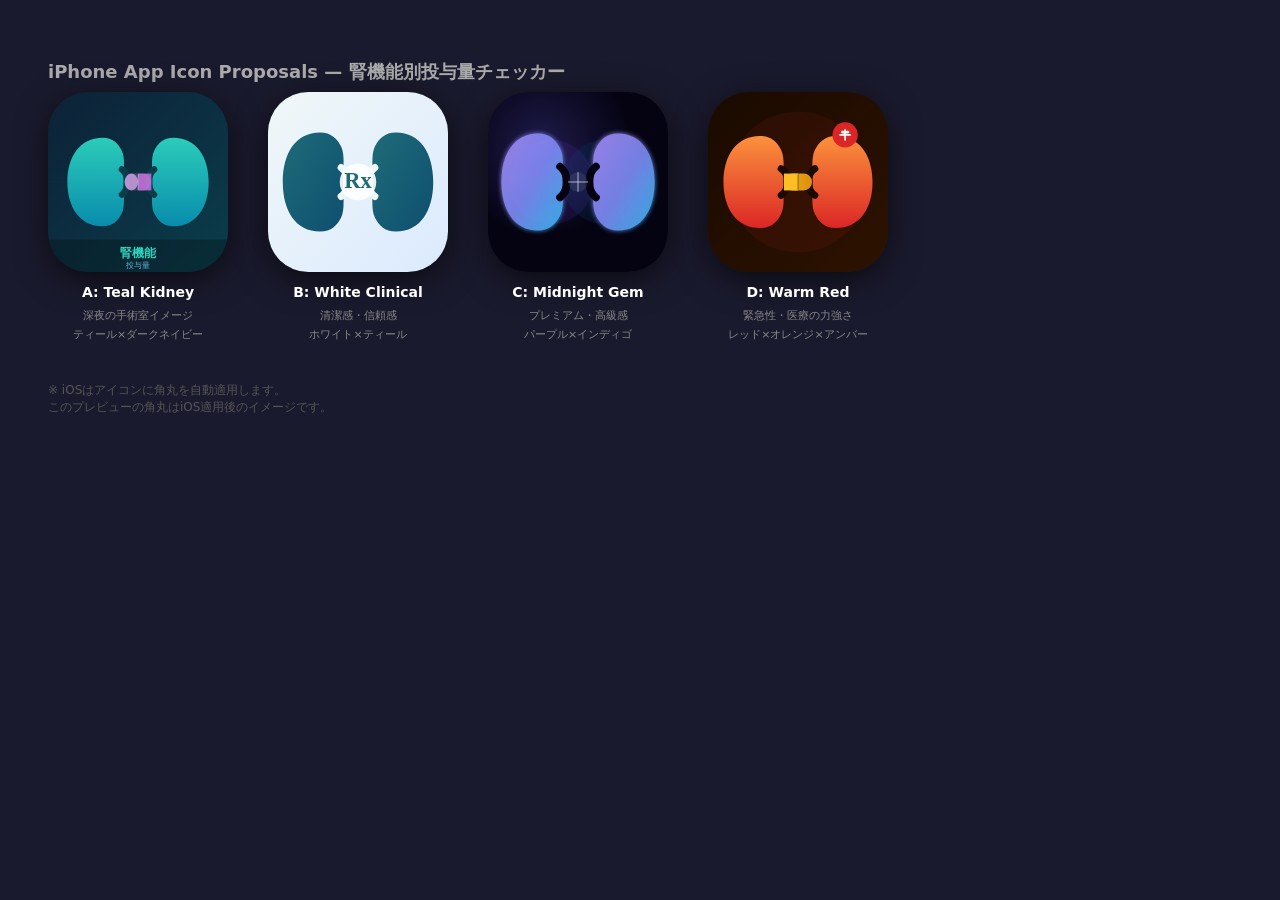
==== icon-proposals.html @ 22c64790 "feat: 薬効群アイコンを案C（腎臓フォーカス）に変更 + iPhoneアイコン提案 案C適用:   🍬→🩸(糖尿病薬), ❤️→🫀(循環器), 🍜→🧪(脂質・尿酸)   🩹→💊(鎮痛薬), 🌿→🩻" ====
<!DOCTYPE html>
<html lang="ja">
<head>
<meta charset="UTF-8">
<title>App Icon Proposals — 腎機能別投与量</title>
<style>
  body { background:#1a1a2e; font-family: system-ui, sans-serif; color:#fff; padding:40px; }
  h1 { font-size:18px; margin-bottom:8px; color:#aaa; }
  .grid { display:flex; gap:40px; flex-wrap:wrap; }
  .card { text-align:center; }
  .card p { margin:12px 0 4px; font-size:14px; font-weight:600; }
  .card small { font-size:11px; color:#888; }
  svg { border-radius:22.5%; display:block; box-shadow:0 8px 32px rgba(0,0,0,.6); }
</style>
</head>
<body>
<h1>iPhone App Icon Proposals — 腎機能別投与量チェッカー</h1>
<div class="grid">

<!-- A: Teal Kidney + Pill -->
<div class="card">
<svg width="180" height="180" viewBox="0 0 512 512" xmlns="http://www.w3.org/2000/svg">
  <defs>
    <linearGradient id="bgA" x1="0" y1="0" x2="1" y2="1">
      <stop offset="0%" stop-color="#0d2137"/>
      <stop offset="100%" stop-color="#0a3d4a"/>
    </linearGradient>
    <linearGradient id="kidneyA" x1="0" y1="0" x2="0" y2="1">
      <stop offset="0%" stop-color="#2dd4bf"/>
      <stop offset="100%" stop-color="#0891b2"/>
    </linearGradient>
  </defs>
  <!-- Background -->
  <rect width="512" height="512" fill="url(#bgA)"/>
  <!-- Kidney shape (left) -->
  <path d="M 155 130
    C 90 130, 55 185, 55 256
    C 55 327, 90 382, 155 382
    C 185 382, 200 365, 210 345
    C 220 325, 215 290, 215 256
    C 215 222, 220 187, 210 167
    C 200 147, 185 130, 155 130 Z"
    fill="url(#kidneyA)" opacity="0.95"/>
  <!-- Hilum indent -->
  <path d="M 210 220 C 230 235, 230 277, 210 292"
    fill="none" stroke="#0a3d4a" stroke-width="18" stroke-linecap="round"/>
  <!-- Kidney shape (right, mirrored) -->
  <path d="M 357 130
    C 422 130, 457 185, 457 256
    C 457 327, 422 382, 357 382
    C 327 382, 312 365, 302 345
    C 292 325, 297 290, 297 256
    C 297 222, 292 187, 302 167
    C 312 147, 327 130, 357 130 Z"
    fill="url(#kidneyA)" opacity="0.95"/>
  <path d="M 302 220 C 282 235, 282 277, 302 292"
    fill="none" stroke="#0a3d4a" stroke-width="18" stroke-linecap="round"/>
  <!-- Pill capsule in center -->
  <rect x="218" y="232" width="76" height="48" rx="24" fill="#fff" opacity="0.15"/>
  <rect x="218" y="232" width="38" height="48" rx="24" fill="#f0abfc" opacity="0.7"/>
  <rect x="256" y="232" width="38" height="48" rx="0 24 24 0" fill="#e879f9" opacity="0.7"/>
  <line x1="256" y1="234" x2="256" y2="278" stroke="#fff" stroke-width="2" opacity="0.4"/>
  <!-- Subtle grid lines -->
  <line x1="0" y1="256" x2="512" y2="256" stroke="#fff" stroke-width="0.5" opacity="0.05"/>
  <line x1="256" y1="0" x2="256" y2="512" stroke="#fff" stroke-width="0.5" opacity="0.05"/>
  <!-- Bottom label area -->
  <rect x="0" y="420" width="512" height="92" fill="#000" opacity="0.25"/>
  <text x="256" y="468" text-anchor="middle" font-family="system-ui" font-size="34" font-weight="700" fill="#2dd4bf">腎機能</text>
  <text x="256" y="500" text-anchor="middle" font-family="system-ui" font-size="22" fill="#7dd3fc" opacity="0.8">投与量</text>
</svg>
<p>A: Teal Kidney</p>
<small>深夜の手術室イメージ<br>ティール×ダークネイビー</small>
</div>

<!-- B: White Medical -->
<div class="card">
<svg width="180" height="180" viewBox="0 0 512 512" xmlns="http://www.w3.org/2000/svg">
  <defs>
    <linearGradient id="bgB" x1="0" y1="0" x2="1" y2="1">
      <stop offset="0%" stop-color="#f0f7f8"/>
      <stop offset="100%" stop-color="#dbeafe"/>
    </linearGradient>
    <linearGradient id="kidneyB" x1="0" y1="0" x2="1" y2="1">
      <stop offset="0%" stop-color="#1e6b78"/>
      <stop offset="100%" stop-color="#0e4f6f"/>
    </linearGradient>
  </defs>
  <rect width="512" height="512" fill="url(#bgB)"/>
  <!-- Left kidney -->
  <path d="M 148 115
    C 78 115, 42 175, 42 256
    C 42 337, 78 397, 148 397
    C 180 397, 197 379, 208 357
    C 219 335, 214 297, 214 256
    C 214 215, 219 177, 208 155
    C 197 133, 180 115, 148 115 Z"
    fill="url(#kidneyB)"/>
  <path d="M 208 215 C 232 232, 232 280, 208 297"
    fill="none" stroke="#f0f7f8" stroke-width="20" stroke-linecap="round"/>
  <!-- Right kidney -->
  <path d="M 364 115
    C 434 115, 470 175, 470 256
    C 470 337, 434 397, 364 397
    C 332 397, 315 379, 304 357
    C 293 335, 298 297, 298 256
    C 298 215, 293 177, 304 155
    C 315 133, 332 115, 364 115 Z"
    fill="url(#kidneyB)"/>
  <path d="M 304 215 C 280 232, 280 280, 304 297"
    fill="none" stroke="#f0f7f8" stroke-width="20" stroke-linecap="round"/>
  <!-- Rx symbol center -->
  <circle cx="256" cy="256" r="52" fill="#fff" opacity="0.9"/>
  <text x="256" y="274" text-anchor="middle" font-family="serif" font-size="64" font-weight="900" fill="#1e6b78">Rx</text>
</svg>
<p>B: White Clinical</p>
<small>清潔感・信頼感<br>ホワイト×ティール</small>
</div>

<!-- C: Dark Gradient Gem -->
<div class="card">
<svg width="180" height="180" viewBox="0 0 512 512" xmlns="http://www.w3.org/2000/svg">
  <defs>
    <radialGradient id="bgC" cx="30%" cy="30%">
      <stop offset="0%" stop-color="#1e1b4b"/>
      <stop offset="60%" stop-color="#0f0c29"/>
      <stop offset="100%" stop-color="#050312"/>
    </radialGradient>
    <linearGradient id="kidneyC" x1="0" y1="0" x2="1" y2="1">
      <stop offset="0%" stop-color="#a78bfa"/>
      <stop offset="50%" stop-color="#818cf8"/>
      <stop offset="100%" stop-color="#38bdf8"/>
    </linearGradient>
    <filter id="glow">
      <feGaussianBlur stdDeviation="8" result="blur"/>
      <feMerge><feMergeNode in="blur"/><feMergeNode in="SourceGraphic"/></feMerge>
    </filter>
  </defs>
  <rect width="512" height="512" fill="url(#bgC)"/>
  <!-- Glow circles -->
  <circle cx="180" cy="256" r="120" fill="#7c3aed" opacity="0.12"/>
  <circle cx="332" cy="256" r="120" fill="#0369a1" opacity="0.12"/>
  <!-- Left kidney with glow -->
  <path d="M 142 118
    C 74 118, 38 178, 38 256
    C 38 334, 74 394, 142 394
    C 175 394, 193 375, 205 352
    C 217 329, 212 293, 212 256
    C 212 219, 217 183, 205 160
    C 193 137, 175 118, 142 118 Z"
    fill="url(#kidneyC)" filter="url(#glow)" opacity="0.9"/>
  <path d="M 205 212 C 230 230, 230 282, 205 300"
    fill="none" stroke="#050312" stroke-width="22" stroke-linecap="round"/>
  <!-- Right kidney -->
  <path d="M 370 118
    C 438 118, 474 178, 474 256
    C 474 334, 438 394, 370 394
    C 337 394, 319 375, 307 352
    C 295 329, 300 293, 300 256
    C 300 219, 295 183, 307 160
    C 319 137, 337 118, 370 118 Z"
    fill="url(#kidneyC)" filter="url(#glow)" opacity="0.9"/>
  <path d="M 307 212 C 282 230, 282 282, 307 300"
    fill="none" stroke="#050312" stroke-width="22" stroke-linecap="round"/>
  <!-- Center star/cross accent -->
  <circle cx="256" cy="256" r="28" fill="#fff" opacity="0.08"/>
  <line x1="256" y1="228" x2="256" y2="284" stroke="#e0e7ff" stroke-width="4" opacity="0.5"/>
  <line x1="228" y1="256" x2="284" y2="256" stroke="#e0e7ff" stroke-width="4" opacity="0.5"/>
</svg>
<p>C: Midnight Gem</p>
<small>プレミアム・高級感<br>パープル×インディゴ</small>
</div>

<!-- D: Warm Medical -->
<div class="card">
<svg width="180" height="180" viewBox="0 0 512 512" xmlns="http://www.w3.org/2000/svg">
  <defs>
    <linearGradient id="bgD" x1="0" y1="0" x2="1" y2="1">
      <stop offset="0%" stop-color="#1a0a00"/>
      <stop offset="100%" stop-color="#2d1200"/>
    </linearGradient>
    <linearGradient id="kidneyD" x1="0" y1="0" x2="0" y2="1">
      <stop offset="0%" stop-color="#fb923c"/>
      <stop offset="100%" stop-color="#dc2626"/>
    </linearGradient>
    <linearGradient id="pillD" x1="0" y1="0" x2="1" y2="0">
      <stop offset="0%" stop-color="#fbbf24"/>
      <stop offset="100%" stop-color="#f59e0b"/>
    </linearGradient>
  </defs>
  <rect width="512" height="512" fill="url(#bgD)"/>
  <!-- Warm glow -->
  <circle cx="256" cy="256" r="200" fill="#dc2626" opacity="0.08"/>
  <!-- Left kidney -->
  <path d="M 148 125
    C 80 125, 44 182, 44 256
    C 44 330, 80 387, 148 387
    C 180 387, 197 369, 208 347
    C 219 325, 214 290, 214 256
    C 214 222, 219 187, 208 165
    C 197 143, 180 125, 148 125 Z"
    fill="url(#kidneyD)"/>
  <path d="M 208 218 C 233 235, 233 277, 208 294"
    fill="none" stroke="#1a0a00" stroke-width="20" stroke-linecap="round"/>
  <!-- Right kidney -->
  <path d="M 364 125
    C 432 125, 468 182, 468 256
    C 468 330, 432 387, 364 387
    C 332 387, 315 369, 304 347
    C 293 325, 298 290, 298 256
    C 298 222, 293 187, 304 165
    C 315 143, 332 125, 364 125 Z"
    fill="url(#kidneyD)"/>
  <path d="M 304 218 C 279 235, 279 277, 304 294"
    fill="none" stroke="#1a0a00" stroke-width="20" stroke-linecap="round"/>
  <!-- Capsule pill center -->
  <rect x="214" y="230" width="84" height="52" rx="26" fill="#000" opacity="0.3"/>
  <rect x="216" y="232" width="80" height="48" rx="24" fill="url(#pillD)" opacity="0.9"/>
  <rect x="216" y="232" width="40" height="48" rx="24 0 0 24" fill="#fbbf24"/>
  <line x1="256" y1="234" x2="256" y2="278" stroke="#1a0a00" stroke-width="2.5" opacity="0.5"/>
  <!-- Small cross symbol top right -->
  <circle cx="390" cy="122" r="36" fill="#dc2626"/>
  <rect x="378" y="110" width="24" height="8" rx="4" fill="#fff"/>
  <rect x="383" y="105" width="8" height="24" fill="none"/>
  <line x1="390" y1="108" x2="390" y2="136" stroke="#fff" stroke-width="5" stroke-linecap="round"/>
  <line x1="376" y1="122" x2="404" y2="122" stroke="#fff" stroke-width="5" stroke-linecap="round"/>
</svg>
<p>D: Warm Red</p>
<small>緊急性・医療の力強さ<br>レッド×オレンジ×アンバー</small>
</div>

</div>

<p style="margin-top:40px;color:#555;font-size:12px">
  ※ iOSはアイコンに角丸を自動適用します。<br>
  このプレビューの角丸はiOS適用後のイメージです。
</p>
</body>
</html>
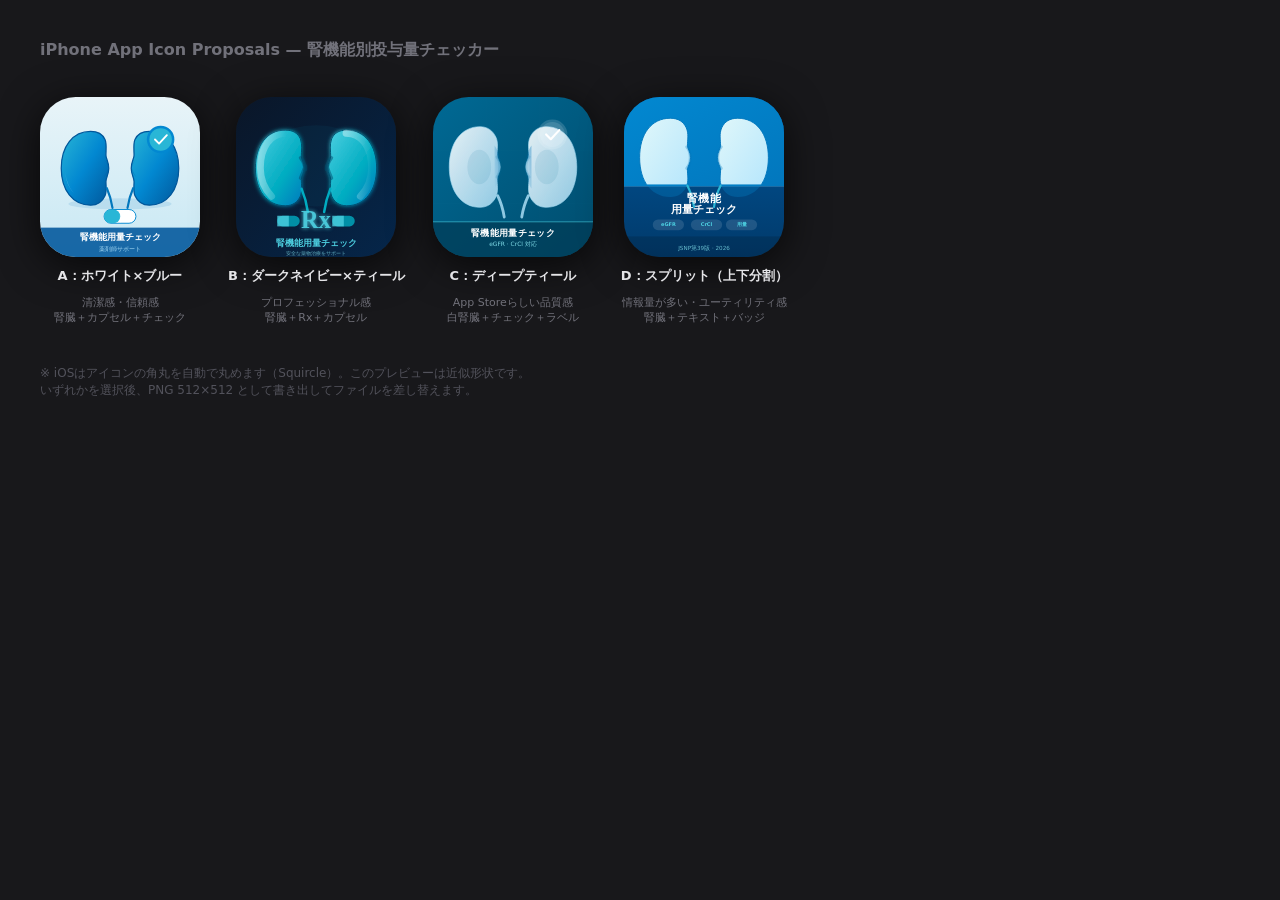
==== commit 08b56228: "feat: iPhoneアイコン提案4案を更新（医療イラスト風SVG） A: ホワイト×ブルー（腎臓+カプセル+チェック） B: ダークネイビー×ティール（腎臓+Rx+カプセル） C: ディープティー" ====
--- a/icon-proposals.html
+++ b/icon-proposals.html
@@ -4,235 +4,307 @@
 <meta charset="UTF-8">
 <title>App Icon Proposals — 腎機能別投与量</title>
 <style>
-  body { background:#1a1a2e; font-family: system-ui, sans-serif; color:#fff; padding:40px; }
-  h1 { font-size:18px; margin-bottom:8px; color:#aaa; }
-  .grid { display:flex; gap:40px; flex-wrap:wrap; }
-  .card { text-align:center; }
-  .card p { margin:12px 0 4px; font-size:14px; font-weight:600; }
-  .card small { font-size:11px; color:#888; }
-  svg { border-radius:22.5%; display:block; box-shadow:0 8px 32px rgba(0,0,0,.6); }
+  body { background:#18181b; font-family: system-ui, sans-serif; color:#fff;
+         padding:32px; display:flex; flex-direction:column; gap:32px; }
+  h1 { font-size:16px; color:#71717a; margin:0 0 4px; }
+  .row { display:flex; gap:28px; flex-wrap:wrap; }
+  .card { display:flex; flex-direction:column; align-items:center; gap:10px; }
+  .card svg { border-radius:22.3%; box-shadow:0 8px 40px rgba(0,0,0,.7);
+              width:160px; height:160px; }
+  .card-label { font-size:13px; font-weight:600; color:#e4e4e7; }
+  .card-sub { font-size:11px; color:#71717a; text-align:center; }
 </style>
 </head>
 <body>
 <h1>iPhone App Icon Proposals — 腎機能別投与量チェッカー</h1>
-<div class="grid">
-
-<!-- A: Teal Kidney + Pill -->
+<div class="row">
+
+<!-- ===== A: White + Blue Medical ===== -->
 <div class="card">
-<svg width="180" height="180" viewBox="0 0 512 512" xmlns="http://www.w3.org/2000/svg">
-  <defs>
-    <linearGradient id="bgA" x1="0" y1="0" x2="1" y2="1">
-      <stop offset="0%" stop-color="#0d2137"/>
-      <stop offset="100%" stop-color="#0a3d4a"/>
-    </linearGradient>
-    <linearGradient id="kidneyA" x1="0" y1="0" x2="0" y2="1">
-      <stop offset="0%" stop-color="#2dd4bf"/>
-      <stop offset="100%" stop-color="#0891b2"/>
-    </linearGradient>
-  </defs>
-  <!-- Background -->
-  <rect width="512" height="512" fill="url(#bgA)"/>
-  <!-- Kidney shape (left) -->
-  <path d="M 155 130
-    C 90 130, 55 185, 55 256
-    C 55 327, 90 382, 155 382
-    C 185 382, 200 365, 210 345
-    C 220 325, 215 290, 215 256
-    C 215 222, 220 187, 210 167
-    C 200 147, 185 130, 155 130 Z"
-    fill="url(#kidneyA)" opacity="0.95"/>
-  <!-- Hilum indent -->
-  <path d="M 210 220 C 230 235, 230 277, 210 292"
-    fill="none" stroke="#0a3d4a" stroke-width="18" stroke-linecap="round"/>
-  <!-- Kidney shape (right, mirrored) -->
-  <path d="M 357 130
-    C 422 130, 457 185, 457 256
-    C 457 327, 422 382, 357 382
-    C 327 382, 312 365, 302 345
-    C 292 325, 297 290, 297 256
-    C 297 222, 292 187, 302 167
-    C 312 147, 327 130, 357 130 Z"
-    fill="url(#kidneyA)" opacity="0.95"/>
-  <path d="M 302 220 C 282 235, 282 277, 302 292"
-    fill="none" stroke="#0a3d4a" stroke-width="18" stroke-linecap="round"/>
-  <!-- Pill capsule in center -->
-  <rect x="218" y="232" width="76" height="48" rx="24" fill="#fff" opacity="0.15"/>
-  <rect x="218" y="232" width="38" height="48" rx="24" fill="#f0abfc" opacity="0.7"/>
-  <rect x="256" y="232" width="38" height="48" rx="0 24 24 0" fill="#e879f9" opacity="0.7"/>
-  <line x1="256" y1="234" x2="256" y2="278" stroke="#fff" stroke-width="2" opacity="0.4"/>
-  <!-- Subtle grid lines -->
-  <line x1="0" y1="256" x2="512" y2="256" stroke="#fff" stroke-width="0.5" opacity="0.05"/>
-  <line x1="256" y1="0" x2="256" y2="512" stroke="#fff" stroke-width="0.5" opacity="0.05"/>
-  <!-- Bottom label area -->
-  <rect x="0" y="420" width="512" height="92" fill="#000" opacity="0.25"/>
-  <text x="256" y="468" text-anchor="middle" font-family="system-ui" font-size="34" font-weight="700" fill="#2dd4bf">腎機能</text>
-  <text x="256" y="500" text-anchor="middle" font-family="system-ui" font-size="22" fill="#7dd3fc" opacity="0.8">投与量</text>
+<svg viewBox="0 0 512 512" xmlns="http://www.w3.org/2000/svg">
+<defs>
+  <linearGradient id="bgA" x1="0" y1="0" x2="0" y2="1">
+    <stop offset="0%" stop-color="#e8f4f8"/><stop offset="100%" stop-color="#c8e8f4"/>
+  </linearGradient>
+  <linearGradient id="kA" x1="0" y1="0" x2="1" y2="1">
+    <stop offset="0%" stop-color="#29b6d6"/><stop offset="50%" stop-color="#0288d1"/>
+    <stop offset="100%" stop-color="#01579b"/>
+  </linearGradient>
+  <linearGradient id="kAhi" x1="0" y1="0" x2="1" y2="0">
+    <stop offset="0%" stop-color="#b3e5fc" stop-opacity="0.6"/><stop offset="100%" stop-color="#b3e5fc" stop-opacity="0"/>
+  </linearGradient>
+</defs>
+<rect width="512" height="512" fill="url(#bgA)"/>
+<!-- Shadow under kidneys -->
+<ellipse cx="256" cy="342" rx="165" ry="18" fill="#0277bd" opacity="0.12"/>
+<!-- Left kidney -->
+<path d="M 162 110 C 105 110 68 158 68 228 C 68 298 105 346 162 346
+  C 186 346 200 334 208 316 C 214 303 211 285 211 270
+  C 211 258 220 250 220 228 C 220 206 211 198 211 186
+  C 211 171 214 149 208 136 C 200 118 186 110 162 110 Z"
+  fill="url(#kA)" stroke="#01579b" stroke-width="4"/>
+<!-- Left kidney highlight -->
+<path d="M 162 118 C 115 118 80 162 80 228 C 80 260 90 288 108 308
+  C 90 285 80 258 80 228 C 80 162 115 118 162 118 Z"
+  fill="url(#kAhi)"/>
+<!-- Left inner detail (renal pelvis area) -->
+<path d="M 204 200 C 220 215 220 241 220 228 C 220 215 220 228 204 256
+  C 215 248 218 238 218 228 C 218 218 215 208 204 200 Z"
+  fill="#01579b" opacity="0.25"/>
+<!-- Left ureter -->
+<path d="M 214 292 C 222 310 228 330 232 355" fill="none"
+  stroke="#0277bd" stroke-width="7" stroke-linecap="round"/>
+<!-- Right kidney (mirror) -->
+<path d="M 350 110 C 407 110 444 158 444 228 C 444 298 407 346 350 346
+  C 326 346 312 334 304 316 C 298 303 301 285 301 270
+  C 301 258 292 250 292 228 C 292 206 301 198 301 186
+  C 301 171 298 149 304 136 C 312 118 326 110 350 110 Z"
+  fill="url(#kA)" stroke="#01579b" stroke-width="4"/>
+<!-- Right inner detail -->
+<path d="M 308 200 C 292 215 292 241 292 228 C 292 215 292 228 308 256
+  C 297 248 294 238 294 228 C 294 218 297 208 308 200 Z"
+  fill="#01579b" opacity="0.25"/>
+<!-- Right ureter -->
+<path d="M 298 292 C 290 310 284 330 280 355" fill="none"
+  stroke="#0277bd" stroke-width="7" stroke-linecap="round"/>
+<!-- Pill capsule -->
+<rect x="205" y="360" width="102" height="44" rx="22" fill="#fff" stroke="#0288d1" stroke-width="3"/>
+<rect x="205" y="360" width="52" height="44" rx="22" fill="#29b6d6"/>
+<line x1="257" y1="362" x2="257" y2="402" stroke="#fff" stroke-width="2.5" opacity="0.5"/>
+<!-- Checkmark circle -->
+<circle cx="386" cy="136" r="44" fill="#0288d1"/>
+<circle cx="386" cy="136" r="36" fill="#29b6d6"/>
+<polyline points="368,136 381,149 406,122" fill="none"
+  stroke="#fff" stroke-width="6" stroke-linecap="round" stroke-linejoin="round"/>
+<!-- Text -->
+<rect x="0" y="418" width="512" height="94" fill="#01579b" opacity="0.88"/>
+<text x="256" y="458" text-anchor="middle" font-family="'Hiragino Sans','Yu Gothic UI',system-ui"
+  font-size="30" font-weight="700" fill="#fff">腎機能用量チェック</text>
+<text x="256" y="493" text-anchor="middle" font-family="system-ui"
+  font-size="19" fill="#b3e5fc" opacity="0.9">薬剤師サポート</text>
 </svg>
-<p>A: Teal Kidney</p>
-<small>深夜の手術室イメージ<br>ティール×ダークネイビー</small>
-</div>
-
-<!-- B: White Medical -->
+<div class="card-label">A：ホワイト×ブルー</div>
+<div class="card-sub">清潔感・信頼感<br>腎臓＋カプセル＋チェック</div>
+</div>
+
+<!-- ===== B: Dark Navy ===== -->
 <div class="card">
-<svg width="180" height="180" viewBox="0 0 512 512" xmlns="http://www.w3.org/2000/svg">
-  <defs>
-    <linearGradient id="bgB" x1="0" y1="0" x2="1" y2="1">
-      <stop offset="0%" stop-color="#f0f7f8"/>
-      <stop offset="100%" stop-color="#dbeafe"/>
-    </linearGradient>
-    <linearGradient id="kidneyB" x1="0" y1="0" x2="1" y2="1">
-      <stop offset="0%" stop-color="#1e6b78"/>
-      <stop offset="100%" stop-color="#0e4f6f"/>
-    </linearGradient>
-  </defs>
-  <rect width="512" height="512" fill="url(#bgB)"/>
-  <!-- Left kidney -->
-  <path d="M 148 115
-    C 78 115, 42 175, 42 256
-    C 42 337, 78 397, 148 397
-    C 180 397, 197 379, 208 357
-    C 219 335, 214 297, 214 256
-    C 214 215, 219 177, 208 155
-    C 197 133, 180 115, 148 115 Z"
-    fill="url(#kidneyB)"/>
-  <path d="M 208 215 C 232 232, 232 280, 208 297"
-    fill="none" stroke="#f0f7f8" stroke-width="20" stroke-linecap="round"/>
-  <!-- Right kidney -->
-  <path d="M 364 115
-    C 434 115, 470 175, 470 256
-    C 470 337, 434 397, 364 397
-    C 332 397, 315 379, 304 357
-    C 293 335, 298 297, 298 256
-    C 298 215, 293 177, 304 155
-    C 315 133, 332 115, 364 115 Z"
-    fill="url(#kidneyB)"/>
-  <path d="M 304 215 C 280 232, 280 280, 304 297"
-    fill="none" stroke="#f0f7f8" stroke-width="20" stroke-linecap="round"/>
-  <!-- Rx symbol center -->
-  <circle cx="256" cy="256" r="52" fill="#fff" opacity="0.9"/>
-  <text x="256" y="274" text-anchor="middle" font-family="serif" font-size="64" font-weight="900" fill="#1e6b78">Rx</text>
+<svg viewBox="0 0 512 512" xmlns="http://www.w3.org/2000/svg">
+<defs>
+  <linearGradient id="bgB" x1="0" y1="0" x2="1" y2="1">
+    <stop offset="0%" stop-color="#0a1628"/><stop offset="100%" stop-color="#05264a"/>
+  </linearGradient>
+  <linearGradient id="kB" x1="0" y1="0" x2="1" y2="1">
+    <stop offset="0%" stop-color="#4dd0e1"/><stop offset="60%" stop-color="#00acc1"/>
+    <stop offset="100%" stop-color="#0277bd"/>
+  </linearGradient>
+  <linearGradient id="kBhi" x1="0" y1="0" x2="1" y2="0">
+    <stop offset="0%" stop-color="#e0f7fa" stop-opacity="0.45"/><stop offset="100%" stop-color="#e0f7fa" stop-opacity="0"/>
+  </linearGradient>
+  <filter id="glowB"><feGaussianBlur stdDeviation="6" result="b"/>
+    <feMerge><feMergeNode in="b"/><feMergeNode in="SourceGraphic"/></feMerge></filter>
+</defs>
+<rect width="512" height="512" fill="url(#bgB)"/>
+<!-- Background glow -->
+<ellipse cx="256" cy="220" rx="185" ry="130" fill="#00acc1" opacity="0.06"/>
+<!-- Left kidney -->
+<path d="M 158 106 C 99 106 62 155 62 227 C 62 299 99 348 158 348
+  C 183 348 198 335 206 317 C 213 299 209 280 209 265
+  C 209 252 218 244 218 227 C 218 210 209 202 209 189
+  C 209 174 213 152 206 134 C 198 116 183 106 158 106 Z"
+  fill="url(#kB)" stroke="#004d6e" stroke-width="3" filter="url(#glowB)"/>
+<path d="M 160 116 C 110 116 78 160 78 227 C 78 263 92 295 114 318"
+  fill="none" stroke="url(#kBhi)" stroke-width="22" stroke-linecap="round"/>
+<!-- Left hilum detail -->
+<path d="M 207 195 C 222 210 222 244 222 227 C 222 210 222 227 207 259"
+  fill="none" stroke="#004d6e" stroke-width="12" stroke-linecap="round" opacity="0.5"/>
+<!-- Left ureter -->
+<path d="M 210 294 C 220 318 226 340 230 368"
+  fill="none" stroke="#00acc1" stroke-width="8" stroke-linecap="round"/>
+<!-- Right kidney -->
+<path d="M 354 106 C 413 106 450 155 450 227 C 450 299 413 348 354 348
+  C 329 348 314 335 306 317 C 299 299 303 280 303 265
+  C 303 252 294 244 294 227 C 294 210 303 202 303 189
+  C 303 174 299 152 306 134 C 314 116 329 106 354 106 Z"
+  fill="url(#kB)" stroke="#004d6e" stroke-width="3" filter="url(#glowB)"/>
+<path d="M 352 116 C 402 116 434 160 434 227 C 434 263 420 295 398 318"
+  fill="none" stroke="url(#kBhi)" stroke-width="22" stroke-linecap="round"/>
+<path d="M 305 195 C 290 210 290 244 290 227 C 290 210 290 227 305 259"
+  fill="none" stroke="#004d6e" stroke-width="12" stroke-linecap="round" opacity="0.5"/>
+<path d="M 302 294 C 292 318 286 340 282 368"
+  fill="none" stroke="#00acc1" stroke-width="8" stroke-linecap="round"/>
+<!-- Rx symbol -->
+<text x="256" y="420" text-anchor="middle" font-family="Georgia,serif"
+  font-size="78" font-weight="900" fill="#4dd0e1" opacity="0.95" filter="url(#glowB)">Rx</text>
+<!-- Pill left of Rx -->
+<rect x="132" y="380" width="72" height="34" rx="17" fill="#00acc1" opacity="0.8"/>
+<rect x="132" y="380" width="37" height="34" rx="17 0 0 17" fill="#4dd0e1" opacity="0.8"/>
+<!-- Pill right -->
+<rect x="308" y="380" width="72" height="34" rx="17" fill="#00acc1" opacity="0.8"/>
+<rect x="308" y="380" width="37" height="34" rx="17 0 0 17" fill="#4dd0e1" opacity="0.8"/>
+<!-- Bottom text -->
+<text x="256" y="476" text-anchor="middle" font-family="'Hiragino Sans',system-ui"
+  font-size="28" font-weight="700" fill="#4dd0e1">腎機能用量チェック</text>
+<text x="256" y="504" text-anchor="middle" font-family="system-ui"
+  font-size="17" fill="#80deea" opacity="0.75">安全な薬物治療をサポート</text>
 </svg>
-<p>B: White Clinical</p>
-<small>清潔感・信頼感<br>ホワイト×ティール</small>
-</div>
-
-<!-- C: Dark Gradient Gem -->
+<div class="card-label">B：ダークネイビー×ティール</div>
+<div class="card-sub">プロフェッショナル感<br>腎臓＋Rx＋カプセル</div>
+</div>
+
+<!-- ===== C: Teal Gradient (like App Store icons) ===== -->
 <div class="card">
-<svg width="180" height="180" viewBox="0 0 512 512" xmlns="http://www.w3.org/2000/svg">
-  <defs>
-    <radialGradient id="bgC" cx="30%" cy="30%">
-      <stop offset="0%" stop-color="#1e1b4b"/>
-      <stop offset="60%" stop-color="#0f0c29"/>
-      <stop offset="100%" stop-color="#050312"/>
-    </radialGradient>
-    <linearGradient id="kidneyC" x1="0" y1="0" x2="1" y2="1">
-      <stop offset="0%" stop-color="#a78bfa"/>
-      <stop offset="50%" stop-color="#818cf8"/>
-      <stop offset="100%" stop-color="#38bdf8"/>
-    </linearGradient>
-    <filter id="glow">
-      <feGaussianBlur stdDeviation="8" result="blur"/>
-      <feMerge><feMergeNode in="blur"/><feMergeNode in="SourceGraphic"/></feMerge>
-    </filter>
-  </defs>
-  <rect width="512" height="512" fill="url(#bgC)"/>
-  <!-- Glow circles -->
-  <circle cx="180" cy="256" r="120" fill="#7c3aed" opacity="0.12"/>
-  <circle cx="332" cy="256" r="120" fill="#0369a1" opacity="0.12"/>
-  <!-- Left kidney with glow -->
-  <path d="M 142 118
-    C 74 118, 38 178, 38 256
-    C 38 334, 74 394, 142 394
-    C 175 394, 193 375, 205 352
-    C 217 329, 212 293, 212 256
-    C 212 219, 217 183, 205 160
-    C 193 137, 175 118, 142 118 Z"
-    fill="url(#kidneyC)" filter="url(#glow)" opacity="0.9"/>
-  <path d="M 205 212 C 230 230, 230 282, 205 300"
-    fill="none" stroke="#050312" stroke-width="22" stroke-linecap="round"/>
-  <!-- Right kidney -->
-  <path d="M 370 118
-    C 438 118, 474 178, 474 256
-    C 474 334, 438 394, 370 394
-    C 337 394, 319 375, 307 352
-    C 295 329, 300 293, 300 256
-    C 300 219, 295 183, 307 160
-    C 319 137, 337 118, 370 118 Z"
-    fill="url(#kidneyC)" filter="url(#glow)" opacity="0.9"/>
-  <path d="M 307 212 C 282 230, 282 282, 307 300"
-    fill="none" stroke="#050312" stroke-width="22" stroke-linecap="round"/>
-  <!-- Center star/cross accent -->
-  <circle cx="256" cy="256" r="28" fill="#fff" opacity="0.08"/>
-  <line x1="256" y1="228" x2="256" y2="284" stroke="#e0e7ff" stroke-width="4" opacity="0.5"/>
-  <line x1="228" y1="256" x2="284" y2="256" stroke="#e0e7ff" stroke-width="4" opacity="0.5"/>
+<svg viewBox="0 0 512 512" xmlns="http://www.w3.org/2000/svg">
+<defs>
+  <linearGradient id="bgC" x1="0" y1="0" x2="1" y2="1">
+    <stop offset="0%" stop-color="#006994"/><stop offset="100%" stop-color="#004d6e"/>
+  </linearGradient>
+  <linearGradient id="kC" x1="0" y1="0" x2="1" y2="1">
+    <stop offset="0%" stop-color="#fff" stop-opacity="0.95"/>
+    <stop offset="100%" stop-color="#b3e5fc" stop-opacity="0.85"/>
+  </linearGradient>
+  <linearGradient id="kCshadow" x1="1" y1="0" x2="0" y2="1">
+    <stop offset="0%" stop-color="#0277bd" stop-opacity="0.4"/>
+    <stop offset="100%" stop-color="#0277bd" stop-opacity="0"/>
+  </linearGradient>
+</defs>
+<rect width="512" height="512" fill="url(#bgC)"/>
+<!-- Subtle grid pattern -->
+<line x1="0" y1="170" x2="512" y2="170" stroke="#fff" stroke-width="0.5" opacity="0.06"/>
+<line x1="0" y1="340" x2="512" y2="340" stroke="#fff" stroke-width="0.5" opacity="0.06"/>
+<line x1="170" y1="0" x2="170" y2="512" stroke="#fff" stroke-width="0.5" opacity="0.06"/>
+<line x1="340" y1="0" x2="340" y2="512" stroke="#fff" stroke-width="0.5" opacity="0.06"/>
+<!-- Left kidney WHITE -->
+<path d="M 150 95 C 90 95 52 148 52 224 C 52 300 90 353 150 353
+  C 176 353 192 339 201 320 C 210 301 205 280 205 263
+  C 205 250 215 241 215 224 C 215 207 205 198 205 185
+  C 205 168 210 147 201 128 C 192 109 176 95 150 95 Z"
+  fill="url(#kC)" stroke="#b3e5fc" stroke-width="2" opacity="0.95"/>
+<!-- Left kidney shadow detail -->
+<path d="M 197 155 C 210 173 214 198 214 224 C 214 250 210 275 197 293"
+  fill="url(#kCshadow)" stroke="none"/>
+<!-- Left inner details -->
+<ellipse cx="148" cy="224" rx="38" ry="55" fill="#006994" opacity="0.1"/>
+<path d="M 205 192 C 218 207, 218 241, 205 256"
+  fill="none" stroke="#006994" stroke-width="10" stroke-linecap="round" opacity="0.18"/>
+<!-- Left ureter -->
+<path d="M 207 316 C 218 338 224 360 228 384"
+  fill="none" stroke="#b3e5fc" stroke-width="9" stroke-linecap="round" opacity="0.8"/>
+<!-- Right kidney WHITE -->
+<path d="M 362 95 C 422 95 460 148 460 224 C 460 300 422 353 362 353
+  C 336 353 320 339 311 320 C 302 301 307 280 307 263
+  C 307 250 297 241 297 224 C 297 207 307 198 307 185
+  C 307 168 302 147 311 128 C 320 109 336 95 362 95 Z"
+  fill="url(#kC)" stroke="#b3e5fc" stroke-width="2" opacity="0.95"/>
+<path d="M 315 155 C 302 173 298 198 298 224 C 298 250 302 275 315 293"
+  fill="url(#kCshadow)" stroke="none"/>
+<ellipse cx="364" cy="224" rx="38" ry="55" fill="#006994" opacity="0.1"/>
+<path d="M 307 192 C 294 207, 294 241, 307 256"
+  fill="none" stroke="#006994" stroke-width="10" stroke-linecap="round" opacity="0.18"/>
+<path d="M 305 316 C 294 338 288 360 284 384"
+  fill="none" stroke="#b3e5fc" stroke-width="9" stroke-linecap="round" opacity="0.8"/>
+<!-- Checkmark badge -->
+<circle cx="382" cy="120" r="48" fill="#fff" opacity="0.15"/>
+<circle cx="382" cy="120" r="40" fill="#fff" opacity="0.12"/>
+<polyline points="362,120 377,135 404,106" fill="none"
+  stroke="#fff" stroke-width="7" stroke-linecap="round" stroke-linejoin="round"/>
+<!-- Bottom label band -->
+<rect x="0" y="400" width="512" height="112" fill="#003d57" opacity="0.75"/>
+<rect x="0" y="398" width="512" height="3" fill="#4dd0e1" opacity="0.6"/>
+<text x="256" y="444" text-anchor="middle"
+  font-family="'Hiragino Sans','Yu Gothic UI',system-ui"
+  font-size="30" font-weight="700" fill="#fff" letter-spacing="1">腎機能用量チェック</text>
+<text x="256" y="478" text-anchor="middle" font-family="system-ui"
+  font-size="19" fill="#80deea">eGFR · CrCl 対応</text>
 </svg>
-<p>C: Midnight Gem</p>
-<small>プレミアム・高級感<br>パープル×インディゴ</small>
-</div>
-
-<!-- D: Warm Medical -->
+<div class="card-label">C：ディープティール</div>
+<div class="card-sub">App Storeらしい品質感<br>白腎臓＋チェック＋ラベル</div>
+</div>
+
+<!-- ===== D: Blue Split Layout ===== -->
 <div class="card">
-<svg width="180" height="180" viewBox="0 0 512 512" xmlns="http://www.w3.org/2000/svg">
-  <defs>
-    <linearGradient id="bgD" x1="0" y1="0" x2="1" y2="1">
-      <stop offset="0%" stop-color="#1a0a00"/>
-      <stop offset="100%" stop-color="#2d1200"/>
-    </linearGradient>
-    <linearGradient id="kidneyD" x1="0" y1="0" x2="0" y2="1">
-      <stop offset="0%" stop-color="#fb923c"/>
-      <stop offset="100%" stop-color="#dc2626"/>
-    </linearGradient>
-    <linearGradient id="pillD" x1="0" y1="0" x2="1" y2="0">
-      <stop offset="0%" stop-color="#fbbf24"/>
-      <stop offset="100%" stop-color="#f59e0b"/>
-    </linearGradient>
-  </defs>
-  <rect width="512" height="512" fill="url(#bgD)"/>
-  <!-- Warm glow -->
-  <circle cx="256" cy="256" r="200" fill="#dc2626" opacity="0.08"/>
-  <!-- Left kidney -->
-  <path d="M 148 125
-    C 80 125, 44 182, 44 256
-    C 44 330, 80 387, 148 387
-    C 180 387, 197 369, 208 347
-    C 219 325, 214 290, 214 256
-    C 214 222, 219 187, 208 165
-    C 197 143, 180 125, 148 125 Z"
-    fill="url(#kidneyD)"/>
-  <path d="M 208 218 C 233 235, 233 277, 208 294"
-    fill="none" stroke="#1a0a00" stroke-width="20" stroke-linecap="round"/>
-  <!-- Right kidney -->
-  <path d="M 364 125
-    C 432 125, 468 182, 468 256
-    C 468 330, 432 387, 364 387
-    C 332 387, 315 369, 304 347
-    C 293 325, 298 290, 298 256
-    C 298 222, 293 187, 304 165
-    C 315 143, 332 125, 364 125 Z"
-    fill="url(#kidneyD)"/>
-  <path d="M 304 218 C 279 235, 279 277, 304 294"
-    fill="none" stroke="#1a0a00" stroke-width="20" stroke-linecap="round"/>
-  <!-- Capsule pill center -->
-  <rect x="214" y="230" width="84" height="52" rx="26" fill="#000" opacity="0.3"/>
-  <rect x="216" y="232" width="80" height="48" rx="24" fill="url(#pillD)" opacity="0.9"/>
-  <rect x="216" y="232" width="40" height="48" rx="24 0 0 24" fill="#fbbf24"/>
-  <line x1="256" y1="234" x2="256" y2="278" stroke="#1a0a00" stroke-width="2.5" opacity="0.5"/>
-  <!-- Small cross symbol top right -->
-  <circle cx="390" cy="122" r="36" fill="#dc2626"/>
-  <rect x="378" y="110" width="24" height="8" rx="4" fill="#fff"/>
-  <rect x="383" y="105" width="8" height="24" fill="none"/>
-  <line x1="390" y1="108" x2="390" y2="136" stroke="#fff" stroke-width="5" stroke-linecap="round"/>
-  <line x1="376" y1="122" x2="404" y2="122" stroke="#fff" stroke-width="5" stroke-linecap="round"/>
+<svg viewBox="0 0 512 512" xmlns="http://www.w3.org/2000/svg">
+<defs>
+  <linearGradient id="bgDtop" x1="0" y1="0" x2="1" y2="1">
+    <stop offset="0%" stop-color="#0288d1"/><stop offset="100%" stop-color="#0277bd"/>
+  </linearGradient>
+  <linearGradient id="bgDbot" x1="0" y1="0" x2="0" y2="1">
+    <stop offset="0%" stop-color="#01579b"/><stop offset="100%" stop-color="#013a6b"/>
+  </linearGradient>
+  <linearGradient id="kD" x1="0" y1="0" x2="1" y2="1">
+    <stop offset="0%" stop-color="#e0f7fa"/><stop offset="100%" stop-color="#b3e5fc"/>
+  </linearGradient>
+  <clipPath id="topHalf"><rect x="0" y="0" width="512" height="280"/></clipPath>
+  <clipPath id="botHalf"><rect x="0" y="280" width="512" height="232"/></clipPath>
+</defs>
+<!-- Top section: teal/blue -->
+<rect width="512" height="512" fill="url(#bgDbot)"/>
+<rect width="512" height="286" fill="url(#bgDtop)"/>
+<line x1="0" y1="286" x2="512" y2="286" stroke="#fff" stroke-width="2" opacity="0.2"/>
+<!-- Left kidney (clipped to top) -->
+<path d="M 148 68 C 88 68 50 118 50 194 C 50 270 88 320 148 320
+  C 174 320 190 307 199 288 C 208 269 203 249 203 234
+  C 203 221 213 213 213 194 C 213 175 203 167 203 154
+  C 203 139 208 117 199 98 C 190 79 174 68 148 68 Z"
+  fill="url(#kD)" stroke="#0277bd" stroke-width="3" clip-path="url(#topHalf)"/>
+<!-- Left kidney visible below fold (shadow) -->
+<path d="M 148 68 C 88 68 50 118 50 194 C 50 270 88 320 148 320
+  C 174 320 190 307 199 288 C 208 269 203 249 203 234
+  C 203 221 213 213 213 194 C 213 175 203 167 203 154
+  C 203 139 208 117 199 98 C 190 79 174 68 148 68 Z"
+  fill="#0288d1" opacity="0.3" clip-path="url(#botHalf)"/>
+<!-- Left hilum -->
+<path d="M 201 160 C 216 176 216 212 201 228"
+  fill="none" stroke="#0277bd" stroke-width="10" stroke-linecap="round" opacity="0.3"
+  clip-path="url(#topHalf)"/>
+<!-- Left ureter -->
+<path d="M 203 284 C 214 305 220 326 224 352"
+  fill="none" stroke="#29b6d6" stroke-width="7" stroke-linecap="round"/>
+<!-- Right kidney -->
+<path d="M 364 68 C 424 68 462 118 462 194 C 462 270 424 320 364 320
+  C 338 320 322 307 313 288 C 304 269 309 249 309 234
+  C 309 221 299 213 299 194 C 299 175 309 167 309 154
+  C 309 139 304 117 313 98 C 322 79 338 68 364 68 Z"
+  fill="url(#kD)" stroke="#0277bd" stroke-width="3" clip-path="url(#topHalf)"/>
+<path d="M 364 68 C 424 68 462 118 462 194 C 462 270 424 320 364 320
+  C 338 320 322 307 313 288 C 304 269 309 249 309 234
+  C 309 221 299 213 299 194 C 299 175 309 167 309 154
+  C 309 139 304 117 313 98 C 322 79 338 68 364 68 Z"
+  fill="#0288d1" opacity="0.3" clip-path="url(#botHalf)"/>
+<path d="M 311 160 C 296 176 296 212 311 228"
+  fill="none" stroke="#0277bd" stroke-width="10" stroke-linecap="round" opacity="0.3"
+  clip-path="url(#topHalf)"/>
+<path d="M 309 284 C 298 305 292 326 288 352"
+  fill="none" stroke="#29b6d6" stroke-width="7" stroke-linecap="round"/>
+<!-- Bottom: info section -->
+<text x="256" y="336" text-anchor="middle" font-family="'Hiragino Sans',system-ui"
+  font-size="34" font-weight="800" fill="#fff" letter-spacing="0.5">腎機能</text>
+<text x="256" y="372" text-anchor="middle" font-family="'Hiragino Sans',system-ui"
+  font-size="34" font-weight="800" fill="#fff" letter-spacing="0.5">用量チェック</text>
+<!-- eGFR / CrCl badges -->
+<rect x="92" y="392" width="100" height="34" rx="17" fill="#fff" opacity="0.12"/>
+<text x="142" y="414" text-anchor="middle" font-family="system-ui"
+  font-size="16" font-weight="700" fill="#4dd0e1">eGFR</text>
+<rect x="204" y="392" width="8" height="34" fill="transparent"/>
+<rect x="214" y="392" width="100" height="34" rx="17" fill="#fff" opacity="0.12"/>
+<text x="264" y="414" text-anchor="middle" font-family="system-ui"
+  font-size="16" font-weight="700" fill="#4dd0e1">CrCl</text>
+<rect x="326" y="392" width="100" height="34" rx="17" fill="#fff" opacity="0.12"/>
+<text x="376" y="414" text-anchor="middle" font-family="system-ui"
+  font-size="16" font-weight="700" fill="#4dd0e1">用量</text>
+<!-- Bottom rule -->
+<rect x="0" y="446" width="512" height="66" fill="#000" opacity="0.15"/>
+<text x="256" y="488" text-anchor="middle" font-family="system-ui"
+  font-size="18" fill="#80deea" opacity="0.8">JSNP第39版 · 2026</text>
 </svg>
-<p>D: Warm Red</p>
-<small>緊急性・医療の力強さ<br>レッド×オレンジ×アンバー</small>
-</div>
-
-</div>
-
-<p style="margin-top:40px;color:#555;font-size:12px">
-  ※ iOSはアイコンに角丸を自動適用します。<br>
-  このプレビューの角丸はiOS適用後のイメージです。
+<div class="card-label">D：スプリット（上下分割）</div>
+<div class="card-sub">情報量が多い・ユーティリティ感<br>腎臓＋テキスト＋バッジ</div>
+</div>
+
+</div>
+<p style="color:#52525b;font-size:12px;margin-top:8px">
+  ※ iOSはアイコンの角丸を自動で丸めます（Squircle）。このプレビューは近似形状です。<br>
+  いずれかを選択後、PNG 512×512 として書き出してファイルを差し替えます。
 </p>
 </body>
 </html>
